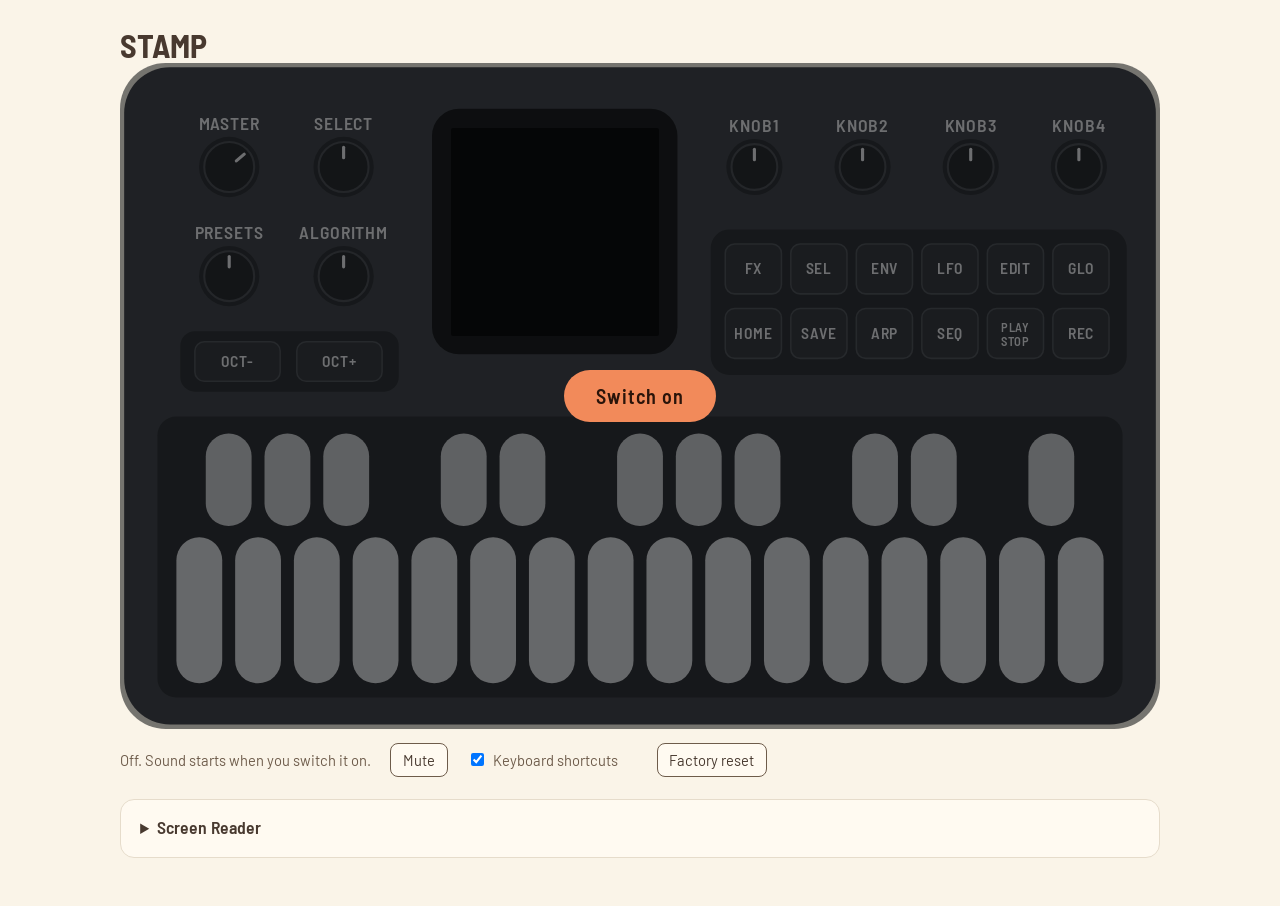
==== preview/index.html @ b92227dd "Build initial Stamp Composer native core and WASM preview Add shared sample voices, compact songs, s" ====
<!doctype html>
<!-- SPDX-License-Identifier: MPL-2.0
     Copyright (C) 2026 Charles Vestal -->
<html lang="en">
<head>
<meta charset="utf-8">
<meta name="viewport" content="width=device-width, initial-scale=1">
<title>STAMP in the browser</title>
<meta name="description" content="STAMP for the M-VAVE FM-1, in the browser: the same code the FM-1 runs.">
<link rel="preconnect" href="https://fonts.googleapis.com">
<link rel="preconnect" href="https://fonts.gstatic.com" crossorigin>
<link rel="stylesheet" href="https://fonts.googleapis.com/css2?family=Barlow:wght@400;600&family=Barlow+Semi+Condensed:wght@600;700&display=swap">
<style>
/* light: --muted, --accent and --teal darkened just enough for 4.5:1 on the cream */
:root { --ground: #faf4e8; --ink: #48392f; --muted: #6e5c4b; --rule: #e6dccb; --accent: #b84a1e; --teal: #1b776e; --card: #fffaf1;
        --bad: #a3271b; --focus: #1f6fd1; color-scheme: light; }
@media (prefers-color-scheme: dark) {
  :root:not([data-theme="light"]) { --ground: #1c1814; --ink: #f2e8d8; --muted: #b3a28e; --rule: #3a322a; --accent: #f28a5a; --teal: #4cc3b6; --card: #26201b; --bad: #ff8a73; --focus: #79adff; color-scheme: dark; }
}
:root[data-theme="dark"] { --ground: #1c1814; --ink: #f2e8d8; --muted: #b3a28e; --rule: #3a322a; --accent: #f28a5a; --teal: #4cc3b6; --card: #26201b; --bad: #ff8a73; --focus: #79adff; color-scheme: dark; }
:focus-visible { outline: 3px solid var(--focus); outline-offset: 2px; }
.sr { position: absolute; width: 1px; height: 1px; overflow: hidden; clip: rect(0 0 0 0); white-space: nowrap; }
body { background: var(--ground); color: var(--ink); margin: 0; padding-inline: 16px; padding-block: 28px 48px;
       font: 400 16px/1.55 "Barlow", "Helvetica Neue", Arial, sans-serif; }
main, body > header { max-width: 1040px; margin: 0 auto; }
header { display: flex; flex-wrap: wrap; align-items: baseline; gap: .4rem 1.2rem; margin: 0 0 1rem; }
h1 { font: 700 2rem/1.1 "Barlow Semi Condensed", "Barlow", sans-serif; margin: 0; }
header p { margin: 0; color: var(--muted); }
header nav { margin-left: auto; display: flex; gap: 1rem; }
a { color: var(--accent); }
/* at phone width the drawn panel keeps its controls 24 px or more (WCAG 2.5.8): it keeps a minimum width and
   scrolls sideways in its own box, not the page */
.devicebox { overflow-x: auto; overscroll-behavior-x: contain; }
.device { position: relative; width: 100%; min-width: 560px; aspect-ratio: 1000 / 640; user-select: none; -webkit-user-select: none; -webkit-touch-callout: none; touch-action: manipulation; }
.device svg { pointer-events: none; }
.hit { position: absolute; touch-action: none; cursor: pointer; -webkit-tap-highlight-color: transparent; border-radius: 12px; }
.hit.knob { cursor: ns-resize; border-radius: 50%; }
.hit:focus-visible { outline: 3px solid #ffb48a; outline-offset: 2px; box-shadow: 0 0 0 6px #1b1d20; }
.device svg { position: absolute; inset: 0; width: 100%; height: 100%; }
.device canvas { position: absolute; left: 31.8%; top: 9.6875%; width: 20%; height: 31.25%; background: #000; border-radius: 2px; }
.ctl { cursor: pointer; }
.ctl.knob { cursor: ns-resize; }
.btnface { transition: fill .06s; }
.lit .btnface { fill: #f28a5a; }
.lit text.btn { fill: #2a140a; }
.held .btnface, .held .keyface { stroke: #f28a5a; stroke-width: 3; }
.latched .btnface, .latched .keyface { stroke: #6fc3ff; stroke-width: 3; }
.keyface { transition: fill .06s; }
.lit .keyface.white { fill: #f6b48e; }
.lit .keyface.black { fill: #4cc3b6; }
.dim .btnface { fill: #6e4636; }                /* the dim lights (plat_lights' db / dk, plat_lights_mid): half bright */
.dim .keyface.white { fill: #e8c9b6; }
.dim .keyface.black { fill: #8ac6bf; }
.start { position: absolute; inset: 0; display: grid; place-items: center; background: rgba(10, 11, 13, .55); border-radius: 4.4% / 6.9%; }
.start button { font: 600 1.25rem "Barlow Semi Condensed", "Barlow", sans-serif; letter-spacing: .04em; padding: .7em 1.6em;
                border-radius: 999px; border: 0; background: #f28a5a; color: #2a140a; cursor: pointer; }
.start[hidden] { display: none; }
.turn { display: none; margin: 0 0 .8rem; color: var(--muted); font-size: .92rem; }
@media (orientation: portrait) and (max-width: 700px) { .turn { display: block; } }
.start button:disabled { opacity: .6; cursor: progress; }
.bar { display: flex; flex-wrap: wrap; gap: .5rem 1.2rem; align-items: center; margin: .9rem 0 0; color: var(--muted); font-size: .92rem; }
.bar button, .speak button { font: inherit; color: var(--ink); background: var(--card); border: 1px solid var(--muted); border-radius: 8px; padding: .3em .8em; cursor: pointer; min-height: 2.2em; }
.bar button[aria-pressed="true"] { background: var(--ink); color: var(--ground); }
.speak button:disabled { opacity: .5; cursor: default; }
#alert { color: var(--bad); font-weight: 600; flex-basis: 100%; }
#alert:empty { display: none; }
.speak { margin: 1.4rem 0 0; padding: 1rem 1.2rem; background: var(--card); border: 1px solid var(--rule); border-radius: 14px; }
.speak summary { cursor: pointer; }
.speak summary h2 { display: inline; font: 600 1.1rem "Barlow Semi Condensed", "Barlow", sans-serif; margin: 0; }
.speak[open] summary { margin: 0 0 .6rem; }
.bar .keys { display: inline-flex; gap: .4rem; align-items: center; }
.speak fieldset { border: 0; margin: 0 0 .6rem; padding: 0; display: flex; flex-wrap: wrap; gap: .3rem 1.4rem; }
.speak legend { font-weight: 600; padding: 0; margin: 0 0 .3rem; }
.speak label { display: inline-flex; gap: .45rem; align-items: center; }
.speak input { width: 1.1rem; height: 1.1rem; accent-color: var(--teal); }
.speak .row { display: flex; flex-wrap: wrap; gap: .5rem 1rem; align-items: center; margin: .6rem 0 0; }
#said { font-size: 1.25rem; margin: .2rem 0 0; min-height: 1.6em; overflow-wrap: anywhere; }
#said:empty::before { content: "Nothing yet."; color: var(--muted); font-size: 1rem; }
.speak p.note { color: var(--muted); margin: .4rem 0 0; font-size: .92rem; }
@media (prefers-reduced-motion: reduce) { .btnface, .keyface { transition: none; } }
.bar .cpu { font-variant-numeric: tabular-nums; }
.help h2 { font: 600 1.1rem "Barlow Semi Condensed", "Barlow", sans-serif; margin: 0 0 .3rem; }
.help { display: grid; grid-template-columns: repeat(auto-fit, minmax(16rem, 1fr)); gap: 1rem 2rem; margin: 1.6rem 0 0; }
.help h2 { font: 600 1.1rem "Barlow Semi Condensed", "Barlow", sans-serif; margin: 0 0 .3rem; }
.help p, .help ul { margin: 0; max-width: 60ch; }
.help ul { padding-left: 1.1rem; }
kbd { font: 600 .85em ui-monospace, Menlo, monospace; background: var(--card); border: 1px solid var(--rule); border-radius: 4px; padding: 0 .3em; color: var(--ink); }
</style>
</head>
<body>
<header>
  <h1>STAMP</h1>
</header>
<main>
<h2 class="sr">The FM-1</h2>
<p class="turn">Turn your phone sideways for bigger controls.</p>
<div class="devicebox">
<div class="device" id="device">
  <svg id="panel" viewBox="0 0 1000 640" aria-hidden="true" focusable="false"></svg>
  <canvas id="screen" width="240" height="240" role="img" aria-label="The FM-1's screen. Its text is read out: see Screen Reader, below the panel"></canvas>
  <div id="controls" role="group" aria-label="The FM-1's panel" aria-describedby="panel-keys" inert></div>
  <div class="start" id="start"><button type="button" id="go">Switch on</button></div>
</div>
</div>
<p id="panel-keys" class="sr">Tab moves through the knobs, the buttons, the black keys and the white keys. Arrow keys turn a knob,
  Page Up and Page Down faster. Space or Enter holds a button or key down while you hold it; Shift and Enter keeps it down
  until you press it again (with a mouse: Shift-click or right-click).</p>

<div class="bar">
  <span id="status" role="status">Off. Sound starts when you switch it on.</span>
  <span id="alert" role="alert"></span>
  <button id="mute" type="button" aria-pressed="false">Mute</button>
  <label class="keys"><input type="checkbox" id="shortcuts" checked> Keyboard shortcuts</label>
  <span class="cpu" id="cpu"></span>
  <button id="reset" type="button" aria-describedby="reset-why">Factory reset</button>
  <span id="reset-why" class="sr">Forget what was saved and start again from the factory settings</span>
</div>

<details class="speak" id="speak">
  <summary><h2>Screen Reader</h2></summary>
  <fieldset>
    <legend>Output</legend>
    <label><input type="radio" name="speak" value="sr" checked> System screen reader</label>
    <label><input type="radio" name="speak" value="voice"> Built-in voice</label>
    <label><input type="radio" name="speak" value="off"> Off</label>
  </fieldset>
  <p id="said" aria-hidden="true"></p>
  <div class="row">
    <button type="button" id="where" disabled>Read whole screen</button>
    <button type="button" id="again" disabled>Repeat last</button>
  </div>
</details>
<!-- what the screen says, for the computer's screen reader -->
<div id="live-p" class="sr" aria-live="polite" aria-atomic="true"></div>
<div id="live-a" class="sr" aria-live="assertive" aria-atomic="true"></div>
</main>


<script>
"use strict";
const NS = "http://www.w3.org/2000/svg";
const BTN = { FX: 0, SEL: 1, ENV: 2, LFO: 3, EDIT: 4, GLO: 5, HOME: 6, SAVE: 7, ARP: 8, SEQ: 9, PLAY: 10, REC: 11, "OCT-": 12, "OCT+": 13 };
const ENC = { SELECT: 0, ALGORITHM: 1, PRESETS: 2, KNOB1: 3, KNOB2: 4, KNOB3: 5, KNOB4: 6 };
const WHITE_K = [0, 2, 4, 6, 7, 9, 11, 12, 14, 16, 18, 19, 21, 23, 24, 26];
const BLACK_K = [1, 3, 5, 8, 10, 13, 15, 17, 20, 22, 25];
const BLACK_AFTER = [0, 1, 2, 4, 5, 7, 8, 9, 11, 12, 14];
const BODY = "#3a3d42", TRAY = "#26282c", KEY_W = "#d9dadc", KEY_B = "#c9cacd", KNOB = "#1f2124", BTNC = "#2e3135", LABEL = "#e8e8ea";
const STORE_KEY = "stamp-emu-store", PREFS_KEY = "stamp-emu-prefs";
const $ = (id) => document.getElementById(id);
const prefs = (() => { try { return JSON.parse(localStorage.getItem(PREFS_KEY) || "{}"); } catch { return {}; } })();
const savePrefs = () => { try { localStorage.setItem(PREFS_KEY, JSON.stringify(prefs)); } catch { /* private window */ } };

const svg = $("panel");
function el(tag, attrs, parent = svg) {
  const e = document.createElementNS(NS, tag);
  for (const [k, v] of Object.entries(attrs)) e.setAttribute(k, v);
  parent.appendChild(e);
  return e;
}
function text(parent, x, y, s, size, fill = LABEL, weight = 600) {
  const t = el("text", { x, y, "text-anchor": "middle", "font-family": "'Barlow Semi Condensed', 'Arial Narrow', Arial, sans-serif",
                         "font-size": size, "font-weight": weight, fill, "letter-spacing": ".05em", class: "btn", "pointer-events": "none" }, parent);
  t.textContent = s;
  return t;
}

// ---------------------------------------------------------------- the panel (a picture: aria-hidden)
el("rect", { x: 4, y: 4, width: 992, height: 632, rx: 44, fill: BODY });
const knobs = {};
function knob(x, y, r, label, role, name) {
  const g = el("g", { class: "ctl knob" });
  el("circle", { cx: x, cy: y, r: r + 5, fill: TRAY }, g);
  el("circle", { cx: x, cy: y, r, fill: KNOB, stroke: "#44474c", "stroke-width": 2 }, g);
  const ind = el("line", { x1: x, y1: y - r + 5, x2: x, y2: y - r + 15, stroke: LABEL, "stroke-width": 3, "stroke-linecap": "round" }, g);
  text(g, x, y - r - 12, label, 17);
  el("circle", { cx: x, cy: y, r: r + 14, fill: "transparent" }, g);
  knobs[label] = { g, ind, x, y, angle: 0, role, name: name || label };
  return knobs[label];
}
knob(105, 100, 24, "MASTER", "master");
knob(215, 100, 24, "SELECT", ENC.SELECT);
knob(105, 205, 24, "PRESETS", ENC.PRESETS);
knob(215, 205, 24, "ALGORITHM", ENC.ALGORITHM);
for (let i = 0; i < 4; i++) knob(610 + i * 104, 100, 22, `KNOB${i + 1}`, ENC[`KNOB${i + 1}`], `KNOB ${i + 1}`);

const buttons = {};
function button(x, y, w, h, label, two) {
  const g = el("g", { class: "ctl" });
  el("rect", { x, y, width: w, height: h, rx: 9, fill: BTNC, stroke: "#4a4d52", "stroke-width": 1.5, class: "btnface" }, g);
  if (two) { text(g, x + w / 2, y + h / 2 - 1, label, 12); text(g, x + w / 2, y + h / 2 + 12, two, 12); }
  else text(g, x + w / 2, y + h / 2 + 5, label, 15);
  buttons[label] = { g, bit: BTN[label], name: { "OCT-": "OCT minus", "OCT+": "OCT plus" }[label] || label, light: "" };
}
el("rect", { x: 58, y: 258, width: 210, height: 58, rx: 14, fill: TRAY });
button(72, 268, 82, 38, "OCT-"); button(170, 268, 82, 38, "OCT+");
el("rect", { x: 300, y: 44, width: 236, height: 236, rx: 26, fill: "#111214" });
el("rect", { x: 568, y: 160, width: 400, height: 140, rx: 18, fill: TRAY });
const ROW1 = ["FX", "SEL", "ENV", "LFO", "EDIT", "GLO"], ROW2 = ["HOME", "SAVE", "ARP", "SEQ", "PLAY", "REC"];
for (let i = 0; i < 6; i++) button(582 + i * 63, 174, 54, 48, ROW1[i]);          // row by row: the reading order
for (let i = 0; i < 6; i++) button(582 + i * 63, 236, 54, 48, ROW2[i], ROW2[i] === "PLAY" ? "STOP" : undefined);

const keys = [];
(function keybed(x0, y0, w, h) {
  el("rect", { x: x0, y: y0, width: w, height: h, rx: 18, fill: TRAY });
  const pitch = (w - 24) / 16, kw = pitch * 0.78;
  BLACK_AFTER.forEach((a, k) => {                                                   // the black keys: the upper row
    const g = el("g", { class: "ctl" });
    el("rect", { x: x0 + 12 + (a + 1) * pitch - kw / 2, y: y0 + h * 0.06, width: kw, height: h * 0.33, rx: kw / 2, fill: KEY_B, class: "keyface black" }, g);
    keys[BLACK_K[k]] = { g, name: `Black key ${k + 1}`, light: "" };
  });
  for (let i = 0; i < 16; i++) {
    const g = el("g", { class: "ctl" });
    el("rect", { x: x0 + 12 + i * pitch + (pitch - kw) / 2, y: y0 + h * 0.43, width: kw, height: h * 0.52, rx: kw / 2, fill: KEY_W, class: "keyface white" }, g);
    keys[WHITE_K[i]] = { g, name: `White key ${i + 1}` };
  }
})(36, 340, 928, 270);

// ---------------------------------------------------------------- the controls
// The drawing is only a picture (pointer-events: none). Each control gets an invisible HTML target over it,
// which is also what the keyboard and a screen reader use: browsers (iOS Safari above all) honour touch-action
// and touchstart on HTML elements but not on SVG ones, so the controls keep their touches while a finger
// anywhere else on the device scrolls the page natively.
const controls = $("controls");
function group(label) {
  const d = document.createElement("div");
  d.setAttribute("role", "group");
  d.setAttribute("aria-label", label);
  controls.appendChild(d);
  return d;
}
function hit(c, parent, attrs, cls) {
  const b = c.g.getBBox(), d = document.createElement("div");
  d.className = "hit" + (cls ? " " + cls : "");
  Object.assign(d.style, { left: `${b.x / 10}%`, top: `${b.y / 6.4}%`, width: `${b.width / 10}%`, height: `${b.height / 6.4}%` });
  d.tabIndex = 0;
  for (const [k, v] of Object.entries(attrs)) if (v != null) d.setAttribute(k, v);
  if (attrs["aria-description"]) d.title = attrs["aria-description"];
  d.addEventListener("touchstart", (e) => e.preventDefault(), { passive: false });
  // a click focuses the control (without the ring), so the panel's keyboard shortcuts follow the mouse
  d.addEventListener("pointerdown", () => d.focus({ preventScroll: true }));
  parent.appendChild(d);
  c.hit = d;
}
const gKnobs = group("Knobs"), gButtons = group("Buttons"), gBlack = group("Black keys"), gWhite = group("White keys");
let master = 2800;
const masterPct = () => Math.round(master * 100 / 4096);
for (const [label, k] of Object.entries(knobs)) {
  if (k.role === "master")      // the volume has a value: a slider
    hit(k, gKnobs, { role: "slider", "aria-label": "MASTER", "aria-description": "Volume", "aria-orientation": "vertical",
                     "aria-valuemin": 0, "aria-valuemax": 100, "aria-valuenow": masterPct(), "aria-valuetext": `${masterPct()} percent` }, "knob");
  else                          // an endless encoder has none: the screen says what it changed
    hit(k, gKnobs, { role: "button", "aria-label": k.name,
                     "aria-description": "Turn it with the arrow keys, Page Up and Page Down for big steps" }, "knob");
}
for (const lbl of ["OCT-", "OCT+", ...ROW1, ...ROW2])
  hit(buttons[lbl], gButtons, { role: "button", "aria-label": buttons[lbl].name, "aria-pressed": "false"});
BLACK_K.forEach((n) => hit(keys[n], gBlack, { role: "button", "aria-label": keys[n].name, "aria-pressed": "false" }));
WHITE_K.forEach((n) => hit(keys[n], gWhite, { role: "button", "aria-label": keys[n].name, "aria-pressed": "false" }));

// ---------------------------------------------------------------- state and input
let node = null, gain = null, btnMask = 0, keyMask = 0, latched = 0, keyLatched = 0;   // latched: held down until pressed again
const btnHeldBy = new Map(), keyHeldBy = new Map();      // pointer / key id -> bit
function send(m) { if (node) node.port.postMessage(m); }
function syncButtons() {
  let m = latched;
  for (const b of btnHeldBy.values()) m |= 1 << b;
  if (m !== btnMask) { btnMask = m; send({ type: "buttons", mask: m }); }
  for (const b of Object.values(buttons)) {
    b.g.classList.toggle("held", !!(m & (1 << b.bit)));
    b.g.classList.toggle("latched", !!(latched & (1 << b.bit)));
    b.hit.classList.toggle("latched", !!(latched & (1 << b.bit)));
    const pressed = m & (1 << b.bit) ? "true" : "false";
    if (b.hit.getAttribute("aria-pressed") !== pressed) b.hit.setAttribute("aria-pressed", pressed);
  }
}
function syncKeys() {
  let m = keyLatched;
  for (const k of keyHeldBy.values()) m |= 1 << k;
  if (m !== keyMask) { keyMask = m; send({ type: "keys", mask: m }); }
  keys.forEach((k, i) => {
    k.g.classList.toggle("held", !!(m & (1 << i)));
    k.g.classList.toggle("latched", !!(keyLatched & (1 << i)));
    const pressed = m & (1 << i) ? "true" : "false";
    if (k.hit && k.hit.getAttribute("aria-pressed") !== pressed) k.hit.setAttribute("aria-pressed", pressed);
  });
}

for (const b of Object.values(buttons)) {
  b.hit.addEventListener("contextmenu", (e) => e.preventDefault());
  b.hit.addEventListener("pointerdown", (e) => {
    e.preventDefault();
    if (e.shiftKey || e.button === 2) { latched ^= 1 << b.bit; syncButtons(); return; }
    if (latched & (1 << b.bit)) { latched &= ~(1 << b.bit); syncButtons(); return; }
    b.hit.setPointerCapture(e.pointerId);
    btnHeldBy.set("p" + e.pointerId, b.bit);
    syncButtons();
  });
}
keys.forEach((k, i) => {
  k.hit.addEventListener("contextmenu", (e) => e.preventDefault());
  k.hit.addEventListener("pointerdown", (e) => {
    e.preventDefault();
    // Shift-click or right-click holds a key down until it is clicked again: chords with a mouse
    if (e.shiftKey || e.button === 2) { keyLatched ^= 1 << i; syncKeys(); return; }
    if (keyLatched & (1 << i)) { keyLatched &= ~(1 << i); syncKeys(); return; }
    k.hit.setPointerCapture(e.pointerId);
    keyHeldBy.set("p" + e.pointerId, i);
    syncKeys();
  });
  // the strum plate: a finger that went down on a white key moves the held key as it slides
  if (WHITE_K.includes(i)) k.hit.addEventListener("pointermove", (e) => {
    const id = "p" + e.pointerId;
    if (!keyHeldBy.has(id)) return;
    for (const w of WHITE_K) {
      const r = keys[w].hit.getBoundingClientRect();
      if (e.clientX >= r.left && e.clientX < r.right && e.clientY >= r.top - 40 && e.clientY < r.bottom + 40) {
        if (keyHeldBy.get(id) !== w) { keyHeldBy.set(id, w); syncKeys(); }
        return;
      }
    }
  });
});
function pointerUp(e) {
  const id = "p" + e.pointerId;
  if (btnHeldBy.delete(id)) syncButtons();
  if (keyHeldBy.delete(id)) syncKeys();
}
const device = $("device");
device.addEventListener("pointerup", pointerUp);
device.addEventListener("pointercancel", pointerUp);
device.addEventListener("lostpointercapture", pointerUp);

function drawKnob(k) {
  k.ind.setAttribute("transform", `rotate(${k.angle} ${k.x} ${k.y})`);
}
function turn(k, n) {
  if (!n) return;
  if (k.role === "master") {
    master = Math.max(0, Math.min(4096, master + n * 64));
    k.angle = -135 + 270 * master / 4096;
    k.hit.setAttribute("aria-valuenow", masterPct());
    k.hit.setAttribute("aria-valuetext", `${masterPct()} percent`);
    send({ type: "master", value: master });
  } else {
    k.angle = (k.angle + n * 18) % 360;
    send({ type: "enc", role: k.role, n });
  }
  drawKnob(k);
}
for (const k of Object.values(knobs)) {
  if (k.role === "master") { k.angle = -135 + 270 * master / 4096; drawKnob(k); }
  let drag = null, wheel = 0;
  k.hit.addEventListener("pointerdown", (e) => {
    e.preventDefault();
    k.hit.setPointerCapture(e.pointerId);
    drag = { y: e.clientY, acc: 0 };
  });
  k.hit.addEventListener("pointermove", (e) => {
    if (!drag) return;
    drag.acc += drag.y - e.clientY;
    drag.y = e.clientY;
    const step = k.role === "master" ? 3 : 7;
    const n = Math.trunc(drag.acc / step);
    if (n) { drag.acc -= n * step; turn(k, n); }
  });
  const end = () => { drag = null; };
  k.hit.addEventListener("pointerup", end);
  k.hit.addEventListener("pointercancel", end);
  k.hit.addEventListener("wheel", (e) => {
    e.preventDefault();
    const dy = e.deltaMode === 1 ? e.deltaY * 33 : e.deltaY;
    if (Math.abs(dy) >= 50) { turn(k, dy < 0 ? 1 : -1); wheel = 0; return; }   // a mouse wheel notch: one detent
    wheel -= dy;                                                                   // a trackpad: by distance
    const n = Math.trunc(wheel / 25);
    if (n) { wheel -= n * 25; turn(k, n); }
  }, { passive: false });
  k.hit.addEventListener("keydown", (e) => {
    if (e.metaKey || e.ctrlKey || e.altKey) return;
    const big = k.role === "master" ? 8 : 5;
    const n = { ArrowUp: 1, ArrowRight: 1, ArrowDown: -1, ArrowLeft: -1, PageUp: big, PageDown: -big }[e.key];
    if (n) turn(k, n);
    else if (k.role === "master" && (e.key === "Home" || e.key === "End")) turn(k, e.key === "End" ? 64 : -64);
    else return;
    e.preventDefault(); e.stopPropagation();
  });
}

// a press from the keyboard lasts at least 50 ms: the firmware reads the buttons every 16 ms, and a quick tap must
// not fall between two reads
const downAt = new Map();
function holdDown(id, kind, v) {
  downAt.set(id, performance.now());
  if (kind === "btn") { btnHeldBy.set(id, v); syncButtons(); } else { keyHeldBy.set(id, v); syncKeys(); }
}
function letGo(id) {
  if (!btnHeldBy.has(id) && !keyHeldBy.has(id)) return;
  const at = downAt.get(id), go = () => {
    if (downAt.get(id) !== at) return;                // pressed again meanwhile
    downAt.delete(id);
    if (btnHeldBy.delete(id)) syncButtons();
    if (keyHeldBy.delete(id)) syncKeys();
  };
  const wait = 50 - (performance.now() - (at ?? 0));
  if (wait > 0) setTimeout(go, wait); else go();
}
// the keyboard on a focused button or key: Space or Enter holds it down while held; Shift+Enter keeps it down.
// A screen reader's "activate" is a click with no pointer and no key before it: a short press
for (const [c, kind] of [...Object.values(buttons).map((b) => [b, "btn"]), ...keys.map((k, i) => [k, i])]) {
  c.hit.addEventListener("pointerdown", () => { c.pointerAt = performance.now(); });
  c.hit.addEventListener("click", (e) => {
    if (!node || performance.now() - (c.pointerAt || -1e9) < 2000) return;
    if (kind === "btn" && latched & (1 << c.bit)) { latched &= ~(1 << c.bit); syncButtons(); return; }
    if (kind !== "btn" && keyLatched & (1 << kind)) { keyLatched &= ~(1 << kind); syncKeys(); return; }
    holdDown("t", kind === "btn" ? "btn" : "key", kind === "btn" ? c.bit : kind);
    setTimeout(() => letGo("t"), 80);
  });
  c.hit.addEventListener("keydown", (e) => {
    if ((e.key !== " " && e.key !== "Enter") || e.metaKey || e.ctrlKey || e.altKey) return;
    e.preventDefault(); e.stopPropagation();
    if (e.repeat || !node) return;
    if (kind === "btn" && e.key === "Enter" && e.shiftKey) { latched ^= 1 << c.bit; syncButtons(); return; }
    if (kind !== "btn" && e.key === "Enter" && e.shiftKey) { keyLatched ^= 1 << kind; syncKeys(); return; }
    if (kind === "btn") {
      if (latched & (1 << c.bit)) { latched &= ~(1 << c.bit); syncButtons(); return; }
      holdDown("f" + e.key, "btn", c.bit);
    } else {
      if (keyLatched & (1 << kind)) { keyLatched &= ~(1 << kind); syncKeys(); return; }
      holdDown("f" + e.key, "key", kind);
    }
  });
  c.hit.addEventListener("keyup", (e) => letGo("f" + e.key));
  c.hit.addEventListener("blur", () => {
    let b = false, k = false;
    for (const id of ["f ", "fEnter"]) { b = btnHeldBy.delete(id) || b; k = keyHeldBy.delete(id) || k; }
    if (b) syncButtons();
    if (k) syncKeys();
  });
}

// shortcuts: single letters, only while the panel has focus, and they can be turned off
const KEYMAP = {};
"qwertyui".split("").forEach((c, i) => KEYMAP["Key" + c.toUpperCase()] = { key: WHITE_K[i] });
"asdfghjk".split("").forEach((c, i) => KEYMAP["Key" + c.toUpperCase()] = { key: WHITE_K[8 + i] });
"1234567890".split("").forEach((c, i) => KEYMAP["Digit" + c] = { key: BLACK_K[i] });
KEYMAP.Minus = { key: BLACK_K[10] };
Object.assign(KEYMAP, { KeyP: { btn: BTN.PLAY }, KeyO: { btn: BTN.REC }, Escape: { btn: BTN.HOME }, KeyZ: { btn: BTN["OCT-"] }, KeyX: { btn: BTN["OCT+"] } });
const shortcuts = $("shortcuts");
if (prefs.shortcuts === false) shortcuts.checked = false;
shortcuts.addEventListener("change", () => { prefs.shortcuts = shortcuts.checked; savePrefs(); });
controls.addEventListener("keydown", (e) => {
  if (!node || !shortcuts.checked || e.metaKey || e.ctrlKey || e.altKey) return;
  if (e.code === "ArrowUp" || e.code === "ArrowDown") { turn(knobs.SELECT, e.code === "ArrowUp" ? 1 : -1); e.preventDefault(); return; }
  const m = KEYMAP[e.code];
  if (!m) return;
  e.preventDefault();
  if (e.repeat) return;
  if (m.key !== undefined) holdDown("k" + e.code, "key", m.key);
  else holdDown("k" + e.code, "btn", m.btn);
});
addEventListener("keyup", (e) => letGo("k" + e.code));
function letGoKeys() {
  for (const id of [...btnHeldBy.keys()]) if (id[0] === "k" || id[0] === "f") btnHeldBy.delete(id);
  for (const id of [...keyHeldBy.keys()]) if (id[0] === "k" || id[0] === "f") keyHeldBy.delete(id);
  syncButtons(); syncKeys();
}
addEventListener("blur", letGoKeys);
controls.addEventListener("focusout", (e) => { if (!controls.contains(e.relatedTarget)) letGoKeys(); });

// ---------------------------------------------------------------- screen and lights
// The LCD's 240 x 240 picture is drawn into a hidden canvas, then into the visible one enlarged by a whole number
// with no blending (every LCD pixel the same size), just past the size it is shown at in device pixels; the browser
// blends that down to the screen. A plain stretch to a size that is not a multiple of 240 makes some pixel columns
// wider than others.
const screenEl = $("screen"), ctx = screenEl.getContext("2d");
const lcd = document.createElement("canvas");
lcd.width = lcd.height = 240;
const lctx = lcd.getContext("2d"), img = lctx.createImageData(240, 240);
function blitScreen() {
  ctx.imageSmoothingEnabled = false;
  ctx.drawImage(lcd, 0, 0, screenEl.width, screenEl.height);
}
function fitScreen() {
  const px = screenEl.getBoundingClientRect().width * (window.devicePixelRatio || 1);
  const n = 240 * Math.max(1, Math.ceil(px / 240 - 0.001));
  if (screenEl.width !== n) { screenEl.width = screenEl.height = n; blitScreen(); }
}
new ResizeObserver(fitScreen).observe(screenEl);
matchMedia(`(resolution: ${window.devicePixelRatio || 1}dppx)`).addEventListener("change", fitScreen);   // another display
function drawScreen(fb) {
  const d = img.data;
  for (let i = 0; i < 240 * 240; i++) {
    const v = fb[i], p = ((v >> 8) | (v << 8)) & 0xFFFF;
    d[i * 4] = ((p >> 11) & 31) * 255 / 31;
    d[i * 4 + 1] = ((p >> 5) & 63) * 255 / 63;
    d[i * 4 + 2] = (p & 31) * 255 / 31;
    d[i * 4 + 3] = 255;
  }
  lctx.putImageData(img, 0, 0);
  blitScreen();
}
// a light's state in the control's name: "lit", or "blinking" when it changed three times in the last 2 s (PLAY
// while the rhythm runs; a key pressed and let go is not blinking); the white keys light as their strings ring, which the ear says better
function lightName(c, lit, now) {
  if (c.wasLit === undefined) c.wasLit = lit;
  if (lit !== c.wasLit) { c.wasLit = lit; c.changes = [...(c.changes || []).filter((t) => now - t < 2000), now]; }
  const recent = (c.changes || []).filter((t) => now - t < 2000).length;
  const state = recent >= 3 ? "blinking" : lit ? "lit" : "";
  if (state !== c.light) { c.light = state; c.hit.setAttribute("aria-label", c.name + (state ? `, ${state}` : "")); }
}
function drawLights(b, k, db = 0, dk = 0) {
  const now = performance.now();
  for (const x of Object.values(buttons)) {
    const lit = !!(b & (1 << x.bit));
    x.g.classList.toggle("lit", lit);
    x.g.classList.toggle("dim", !lit && !!(db & (1 << x.bit)));
    lightName(x, lit, now);
  }
  keys.forEach((x, i) => {
    const lit = !!(k & (1 << i));
    x.g.classList.toggle("lit", lit);
    x.g.classList.toggle("dim", !lit && !!(dk & (1 << i)));
    if (BLACK_K.includes(i)) lightName(x, lit, now);
  });
}

// ---------------------------------------------------------------- the screen in words (fm1-reader)
// The firmware tells a reader what its screen shows (fm1-reader's PROTOCOL.md: SysEx F0 7D 53 52 cmd ... F7). Here
// the reader is this page: HELLO every 2 s through the emulator (web_sysex), SAY frames back (web_said_buf), put in
// words with fm1-reader's words.js and the app's words file, then read by the computer's screen reader (a live region)
// or by the built-in voice (tts.js, eSpeak NG).
const SR_HELLO = [0x7d, 0x53, 0x52, 1, 1], SR_BYE = [0x7d, 0x53, 0x52, 2], SR_WHERE = [0x7d, 0x53, 0x52, 3];
const speakMode = () => document.querySelector('input[name="speak"]:checked').value;
if (prefs.speakOpen) $("speak").open = true;
$("speak").addEventListener("toggle", () => { prefs.speakOpen = $("speak").open; savePrefs(); });
if (["sr", "voice", "off"].includes(prefs.speak)) document.querySelector(`input[name="speak"][value="${prefs.speak}"]`).checked = true;
let helloTimer = null, heard = false, said = false, words = [], wordsReady = null, chain = Promise.resolve();
let spoken = (s) => s, tts = null, ttsReady = null, last = null, liveFlip = false, keeping = 0;
const wordsLib = import("./reader/words.js").then((m) => { spoken = m.spoken; return m; }).catch(() => null);
function sysex(bytes) { send({ type: "sysex", bytes }); }
function readerOn() {
  if (!node || helloTimer || speakMode() === "off") return;
  heard = said = false;
  sysex(SR_HELLO);
  helloTimer = setInterval(() => sysex(SR_HELLO), 2000);
}
function readerOff() {
  if (!helloTimer) return;
  clearInterval(helloTimer);
  helloTimer = null;
  sysex(SR_BYE);
  $("where").disabled = $("again").disabled = true;
  $("said").textContent = "";
}
// the words file: the one the firmware names, from this site (../words/, the same file the link points at)
async function loadWords(link) {
  const file = (link.match(/[^/]+\.json$/) || [""])[0];
  const lib = await wordsLib;
  if (!lib || !file) return [];
  for (const url of [`../words/${file}`, link]) {
    try {
      const r = await fetch(url);
      if (r.ok) return lib.wordsOf(await r.json());
    } catch { /* offline, or not published yet: the next */ }
  }
  return [];
}
function speak(text, now, keep) {
  last = { text, now, keep };
  $("said").textContent = text;
  $("again").disabled = false;
  if (speakMode() === "voice") {
    if (!tts) return;
    const p = tts.speak(text, { interrupt: now && !keeping });
    if (keep) { keeping++; p.then(() => keeping--); }
  } else if (speakMode() === "sr") {
    // the same words twice in a row are not read again by some screen readers: alternate the text
    liveFlip = !liveFlip;
    (now || keep ? $("live-a") : $("live-p")).textContent = text + (liveFlip ? "" : " ");
  }
}
function onSaid(bytes) {
  for (let i = 0; i < bytes.length; i++) {
    if (bytes[i] !== 0xf0) continue;
    const end = bytes.indexOf(0xf7, i);
    if (end < 0) break;
    const f = bytes.subarray(i + 1, end);
    i = end;
    if (f[0] !== 0x7d || f[1] !== 0x53 || f[2] !== 0x52) continue;
    const str = (d) => String.fromCharCode(...d.filter((b) => b < 128));
    if (f[3] === 1 && !heard) {                                     // HELLO: the name, and the words file's link
      heard = true;
      const [name, link = ""] = str(f.subarray(5)).split("\0");
      wordsReady = loadWords(link).then((w) => { words = w; });
      $("where").disabled = false;
      // the first HELLO brings the whole screen by itself; if it doesn't come, ask for it
      setTimeout(() => { if (!said && helloTimer) sysex(SR_WHERE); }, 400);
    } else if (f[3] === 16) {                                       // SAY: flags, the screen's text
      said = true;
      const flags = f[4], screen = str(f.subarray(5));
      chain = chain.then(() => wordsReady).then(() => speak(spoken(screen, words), !!(flags & 1), !!(flags & 2)));
    }
  }
}
async function voiceOn() {
  if (!ttsReady) ttsReady = import("./reader/tts.js").then((m) => m.createTTS()).then((t) => (tts = t))
    .catch(() => { showAlert("The built-in voice could not start in this browser. Choose System screen reader."); ttsReady = null; });
  const t = await ttsReady;
  if (t) t.unlock();
}
document.querySelectorAll('input[name="speak"]').forEach((r) => r.addEventListener("change", () => {
  prefs.speak = speakMode(); savePrefs();
  if (tts && speakMode() !== "voice") tts.stop();
  if (speakMode() === "voice") voiceOn().then(() => tts && tts.speak("Voice on"));
  if (speakMode() === "off") readerOff(); else readerOn();
}));
$("where").addEventListener("click", () => sysex(SR_WHERE));
$("again").addEventListener("click", () => last && speak(last.text, true, last.keep));

// ---------------------------------------------------------------- storage
function loadStore() {
  try {
    const raw = JSON.parse(localStorage.getItem(STORE_KEY) || "{}"), out = {};
    for (const [o, b64] of Object.entries(raw)) out[o] = Uint8Array.from(atob(b64), (c) => c.charCodeAt(0)).buffer;
    return out;
  } catch { return {}; }
}
function saveStore(store) {
  try {
    const raw = {};
    for (const [o, u8] of Object.entries(store)) { let s = ""; for (const c of u8) s += String.fromCharCode(c); raw[o] = btoa(s); }
    localStorage.setItem(STORE_KEY, JSON.stringify(raw));
  } catch { /* storage unavailable: this session only */ }
}

// ---------------------------------------------------------------- switching on
const status = $("status"), cpu = $("cpu");
let appPart = null;
function showAlert(t) { $("alert").textContent = t; }
async function switchOn() {
  const go = $("go");
  go.disabled = true;
  go.textContent = "Starting…";
  status.textContent = "Starting…";
  try {
    const ac = new AudioContext({ sampleRate: 44100, latencyHint: "interactive" });
    if (speakMode() === "voice") voiceOn();
    const [wasm] = await Promise.all([fetch("app.wasm").then((r) => { if (!r.ok) throw new Error(`app.wasm: ${r.status}`); return r.arrayBuffer(); }),
                                      ac.audioWorklet.addModule("app_worklet.js").catch(() => {})
                                        .then(() => ac.audioWorklet.addModule("worklet.js"))]);
    node = new AudioWorkletNode(ac, "fm1", { numberOfInputs: 0, numberOfOutputs: 1, outputChannelCount: [2] });
    gain = ac.createGain();
    gain.gain.value = $("mute").getAttribute("aria-pressed") === "true" ? 0 : 1;
    node.connect(gain).connect(ac.destination);
    const ready = new Promise((res) => {
      node.port.onmessage = (e) => {
        const m = e.data;
        if (m.type === "ready") res();
        else if (m.type === "frame") {
          if (m.fb) drawScreen(m.fb);
          drawLights(m.buttons, m.keys, m.dimButtons, m.dimKeys);
          if (m.said) onSaid(m.said);
          window.emuLast = m;
          if (m.load !== undefined) cpu.textContent = `STAMP uses ${m.load}% of this computer's time`;
          if (m.store) saveStore(m.store);
        } else if (m.type === "app" && appPart && appPart.message) appPart.message(m);
      };
    });
    // the app's own part of the page (APP_DIR/web/emu/app.js), if it has one: attach({ node, ac, status }), and
    // message(m) for the worklet's { type: "app" } messages
    appPart = await import("./app.js").catch(() => null);
    if (appPart && appPart.attach) appPart.attach({ node, ac, status: (t) => showAlert(t) });
    node.port.postMessage({ type: "load", wasm, store: loadStore(), master }, [wasm]);
    await ready;
    await ac.resume();
    $("start").hidden = true;
    controls.inert = false;
    status.textContent = ac.sampleRate === 44100 ? "On." : `On (the browser runs audio at ${ac.sampleRate} Hz).`;
    syncButtons(); syncKeys();
    readerOn();
    knobs.MASTER.hit.focus();                  // the switch is gone: on to the panel
  } catch (err) {
    node = null;
    go.disabled = false;
    go.textContent = "Switch on";
    status.textContent = "Off.";
    showAlert("Could not start: " + (err && err.message || err) + ". Chrome, Edge, Firefox and Safari should all work.");
  }
}
$("go").addEventListener("click", switchOn);
$("mute").addEventListener("click", () => {
  const on = $("mute").getAttribute("aria-pressed") !== "true";
  $("mute").setAttribute("aria-pressed", on ? "true" : "false");
  if (gain) gain.gain.value = on ? 0 : 1;
});
$("reset").addEventListener("click", () => {
  if ($("reset").dataset.armed) {
    try { localStorage.removeItem(STORE_KEY); } catch {}
    location.reload();
  } else {
    $("reset").dataset.armed = "1";
    $("reset").textContent = "Press again to forget everything";
  }
});
</script>
</body>
</html>
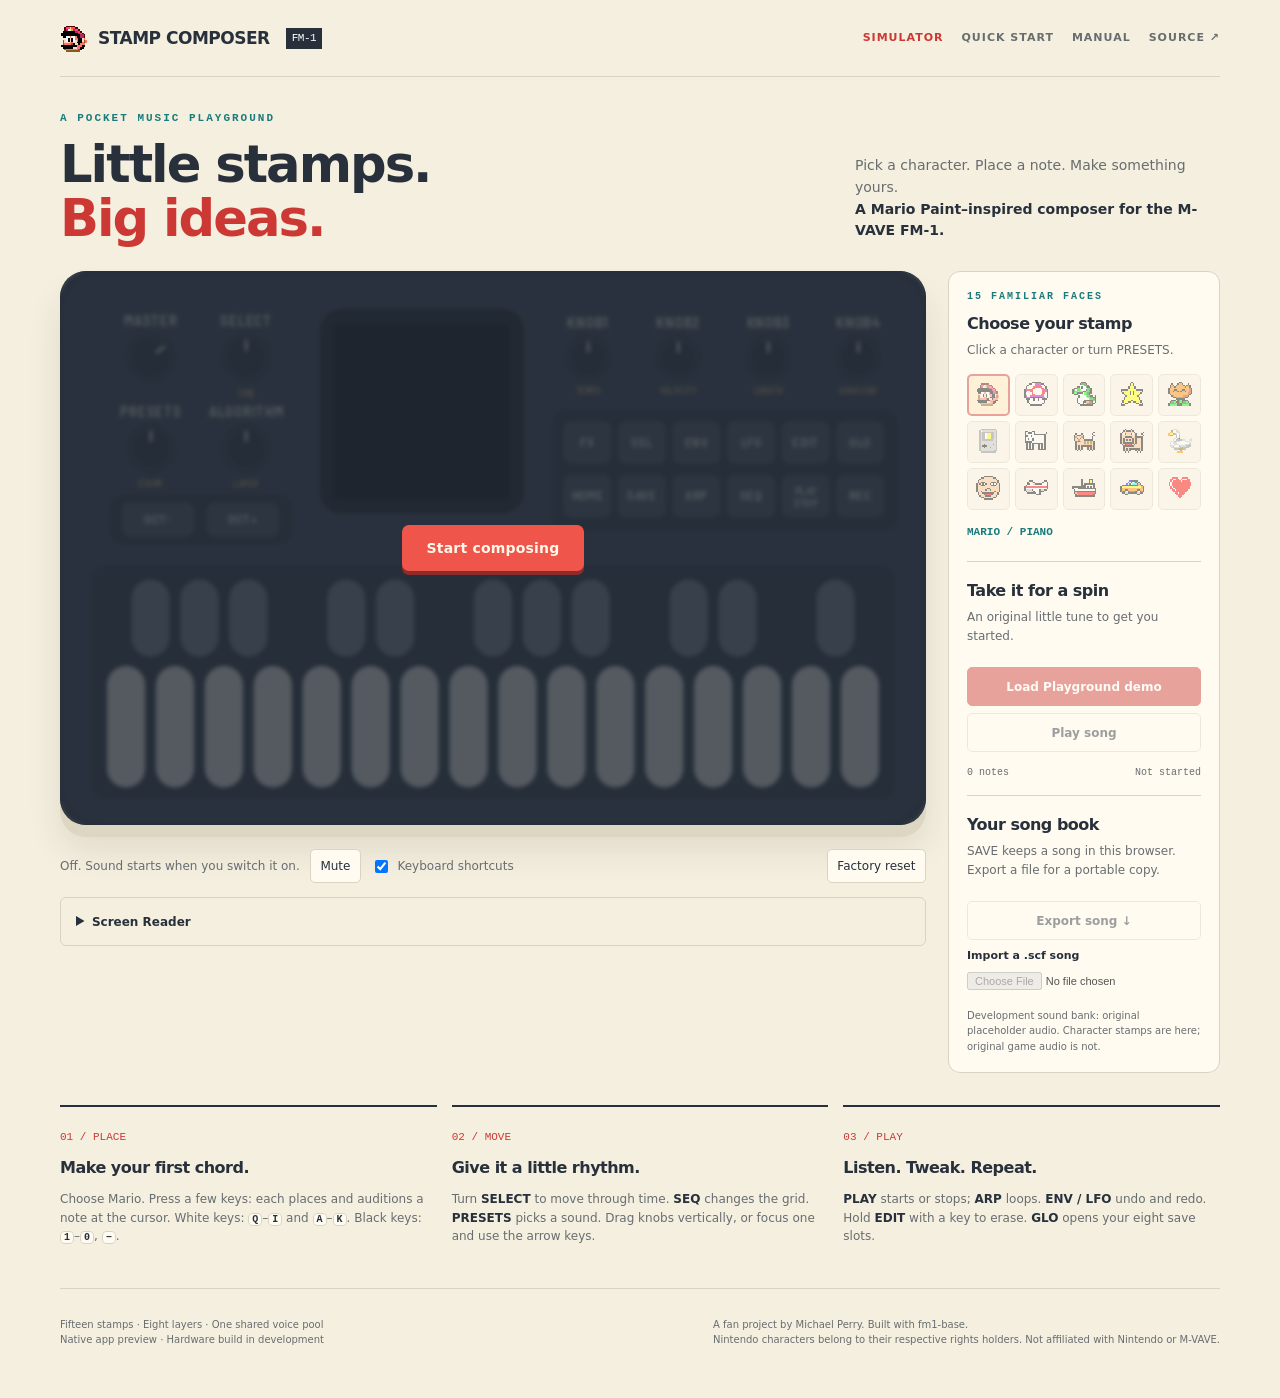
==== commit ea243ce0: "Polish native composer, simulator and README with character stamps Add a shared cream, charcoal and " ====
--- a/preview/index.html
+++ b/preview/index.html
@@ -5,7 +5,7 @@
 <head>
 <meta charset="utf-8">
 <meta name="viewport" content="width=device-width, initial-scale=1">
-<title>STAMP in the browser</title>
+<title>Stamp Composer — play with little sounds</title>
 <meta name="description" content="STAMP for the M-VAVE FM-1, in the browser: the same code the FM-1 runs.">
 <link rel="preconnect" href="https://fonts.googleapis.com">
 <link rel="preconnect" href="https://fonts.gstatic.com" crossorigin>
@@ -86,12 +86,16 @@
 .help ul { padding-left: 1.1rem; }
 kbd { font: 600 .85em ui-monospace, Menlo, monospace; background: var(--card); border: 1px solid var(--rule); border-radius: 4px; padding: 0 .3em; color: var(--ink); }
 </style>
+<link rel="stylesheet" href="theme.css">
 </head>
 <body>
 <header>
-  <h1>STAMP</h1>
+ <a class="brand" href="#"><img src="stamps/mario.png" alt="">STAMP COMPOSER <small>FM-1</small></a>
+ <nav aria-label="Project"><a href="#studio" aria-current="page">Simulator</a><a href="#guide">Quick start</a><a href="manual.html">Manual</a><a href="https://github.com/MichaelAPerry/MPFM1/tree/stamp-composer-core">Source ↗</a></nav>
 </header>
 <main>
+<section class="hero"><div><p class="eyebrow">A pocket music playground</p><h1>Little stamps.<br><span>Big ideas.</span></h1></div><p class="hero-copy">Pick a character. Place a note. Make something yours.<br><b>A Mario Paint–inspired composer for the M-VAVE FM-1.</b></p></section>
+<div class="workspace" id="studio"><div class="instrument-wrap">
 <h2 class="sr">The FM-1</h2>
 <p class="turn">Turn your phone sideways for bigger controls.</p>
 <div class="devicebox">
@@ -99,7 +103,7 @@
   <svg id="panel" viewBox="0 0 1000 640" aria-hidden="true" focusable="false"></svg>
   <canvas id="screen" width="240" height="240" role="img" aria-label="The FM-1's screen. Its text is read out: see Screen Reader, below the panel"></canvas>
   <div id="controls" role="group" aria-label="The FM-1's panel" aria-describedby="panel-keys" inert></div>
-  <div class="start" id="start"><button type="button" id="go">Switch on</button></div>
+  <div class="start" id="start"><button type="button" id="go">Start composing</button></div>
 </div>
 </div>
 <p id="panel-keys" class="sr">Tab moves through the knobs, the buttons, the black keys and the white keys. Arrow keys turn a knob,
@@ -121,7 +125,7 @@
   <fieldset>
     <legend>Output</legend>
     <label><input type="radio" name="speak" value="sr" checked> System screen reader</label>
-    <label><input type="radio" name="speak" value="voice"> Built-in voice</label>
+    
     <label><input type="radio" name="speak" value="off"> Off</label>
   </fieldset>
   <p id="said" aria-hidden="true"></p>
@@ -130,12 +134,27 @@
     <button type="button" id="again" disabled>Repeat last</button>
   </div>
 </details>
+</div>
+<aside class="studio-card" aria-label="Composer shortcuts">
+ <div class="sound-picker"><p class="eyebrow">15 familiar faces</p><h2>Choose your stamp</h2><p>Click a character or turn PRESETS.</p><div id="stamp-palette" class="palette"></div><div id="selected-name" class="selected-name">MARIO / PIANO</div></div>
+ <hr class="studio-divider">
+ <div><h2>Take it for a spin</h2><p>An original little tune to get you started.</p><button id="demo" class="studio-action primary" disabled>Load Playground demo</button><button id="transport" class="studio-action" disabled>Play song</button><div class="studio-state"><span id="song-count">0 notes</span><span id="song-save">Not started</span></div></div>
+ <hr class="studio-divider">
+ <div><h2>Your song book</h2><p>SAVE keeps a song in this browser. Export a file for a portable copy.</p><button id="export-song" class="studio-action" disabled>Export song ↓</button><label class="file-label" for="import-song">Import a .scf song</label><input id="import-song" class="import-input" type="file" accept=".scf" disabled><p class="sound-note">Development sound bank: original placeholder audio. Character stamps are here; original game audio is not.</p></div>
+</aside></div>
+<div class="guide" id="guide">
+<section><span class="step-index">01 / PLACE</span><h2>Make your first chord.</h2><p>Choose Mario. Press a few keys: each places and auditions a note at the cursor. White keys: <kbd>Q</kbd>–<kbd>I</kbd> and <kbd>A</kbd>–<kbd>K</kbd>. Black keys: <kbd>1</kbd>–<kbd>0</kbd>, <kbd>−</kbd>.</p></section>
+<section><span class="step-index">02 / MOVE</span><h2>Give it a little rhythm.</h2><p>Turn <strong>SELECT</strong> to move through time. <strong>SEQ</strong> changes the grid. <strong>PRESETS</strong> picks a sound. Drag knobs vertically, or focus one and use the arrow keys.</p></section>
+<section><span class="step-index">03 / PLAY</span><h2>Listen. Tweak. Repeat.</h2><p><strong>PLAY</strong> starts or stops; <strong>ARP</strong> loops. <strong>ENV / LFO</strong> undo and redo. Hold <strong>EDIT</strong> with a key to erase. <strong>GLO</strong> opens your eight save slots.</p></section>
+</div>
+<div class="fineprint"><p>Fifteen stamps · Eight layers · One shared voice pool<br>Native app preview · Hardware build in development</p><p>A fan project by Michael Perry. Built with fm1-base.<br>Nintendo characters belong to their respective rights holders. Not affiliated with Nintendo or M-VAVE.</p></div>
 <!-- what the screen says, for the computer's screen reader -->
 <div id="live-p" class="sr" aria-live="polite" aria-atomic="true"></div>
 <div id="live-a" class="sr" aria-live="assertive" aria-atomic="true"></div>
 </main>
 
 
+<script type="module" src="app.js"></script>
 <script>
 "use strict";
 const NS = "http://www.w3.org/2000/svg";
@@ -144,7 +163,7 @@
 const WHITE_K = [0, 2, 4, 6, 7, 9, 11, 12, 14, 16, 18, 19, 21, 23, 24, 26];
 const BLACK_K = [1, 3, 5, 8, 10, 13, 15, 17, 20, 22, 25];
 const BLACK_AFTER = [0, 1, 2, 4, 5, 7, 8, 9, 11, 12, 14];
-const BODY = "#3a3d42", TRAY = "#26282c", KEY_W = "#d9dadc", KEY_B = "#c9cacd", KNOB = "#1f2124", BTNC = "#2e3135", LABEL = "#e8e8ea";
+const BODY = "#303944", TRAY = "#222933", KEY_W = "#f6f0df", KEY_B = "#747c84", KNOB = "#20262e", BTNC = "#414a55", LABEL = "#f9f2df";
 const STORE_KEY = "stamp-emu-store", PREFS_KEY = "stamp-emu-prefs";
 const $ = (id) => document.getElementById(id);
 const prefs = (() => { try { return JSON.parse(localStorage.getItem(PREFS_KEY) || "{}"); } catch { return {}; } })();
@@ -179,10 +198,14 @@
 }
 knob(105, 100, 24, "MASTER", "master");
 knob(215, 100, 24, "SELECT", ENC.SELECT);
+text(svg,215,145,"TIME",10,"#edb969");
 knob(105, 205, 24, "PRESETS", ENC.PRESETS);
+text(svg,105,250,"STAMP",10,"#edb969");
 knob(215, 205, 24, "ALGORITHM", ENC.ALGORITHM);
+text(svg,215,250,"LAYER",10,"#edb969");
 for (let i = 0; i < 4; i++) knob(610 + i * 104, 100, 22, `KNOB${i + 1}`, ENC[`KNOB${i + 1}`], `KNOB ${i + 1}`);
 
+["TEMPO", "VELOCITY", "LENGTH", "SONG END"].forEach((t,i)=>text(svg,610+i*104,142,t,10,"#edb969"));
 const buttons = {};
 function button(x, y, w, h, label, two) {
   const g = el("g", { class: "ctl" });
@@ -654,14 +677,15 @@
     const ready = new Promise((res) => {
       node.port.onmessage = (e) => {
         const m = e.data;
-        if (m.type === "ready") res();
+        if (m.type === "ready") { if(appPart && appPart.ready) appPart.ready(); res(); }
         else if (m.type === "frame") {
           if (m.fb) drawScreen(m.fb);
           drawLights(m.buttons, m.keys, m.dimButtons, m.dimKeys);
           if (m.said) onSaid(m.said);
           window.emuLast = m;
-          if (m.load !== undefined) cpu.textContent = `STAMP uses ${m.load}% of this computer's time`;
+          if (m.load !== undefined) cpu.textContent = `Host CPU ${m.load}%`;
           if (m.store) saveStore(m.store);
+          if(appPart && appPart.frame) appPart.frame(m);
         } else if (m.type === "app" && appPart && appPart.message) appPart.message(m);
       };
     });
@@ -674,14 +698,14 @@
     await ac.resume();
     $("start").hidden = true;
     controls.inert = false;
-    status.textContent = ac.sampleRate === 44100 ? "On." : `On (the browser runs audio at ${ac.sampleRate} Hz).`;
+    status.textContent = ac.sampleRate === 44100 ? "Ready to compose." : `On (the browser runs audio at ${ac.sampleRate} Hz).`;
     syncButtons(); syncKeys();
     readerOn();
     knobs.MASTER.hit.focus();                  // the switch is gone: on to the panel
   } catch (err) {
     node = null;
     go.disabled = false;
-    go.textContent = "Switch on";
+    go.textContent = "Start composing";
     status.textContent = "Off.";
     showAlert("Could not start: " + (err && err.message || err) + ". Chrome, Edge, Firefox and Safari should all work.");
   }
--- a/preview/theme.css
+++ b/preview/theme.css
@@ -0,0 +1,8 @@
+/* SPDX-License-Identifier: MIT. Stamp Composer visual theme. */
+:root,:root[data-theme="dark"]{--ground:#f4efdf;--ink:#27303b;--muted:#686d70;--rule:#d9d3c3;--accent:#cc3934;--teal:#197b7b;--card:#fffbf1;--bad:#b22d2b;--focus:#197b7b;color-scheme:light}
+*{box-sizing:border-box}html{scroll-behavior:smooth}body{background:var(--ground);color:var(--ink);padding:0 24px 40px;font:15px/1.55 system-ui,sans-serif}body>header,main,footer{max-width:1160px;margin:auto}body>header{display:flex;padding:22px 0;border-bottom:1px solid var(--rule);gap:20px;align-items:center}.brand{display:flex;align-items:center;gap:10px;text-decoration:none;color:var(--ink);font-size:17px;font-weight:850;letter-spacing:-.5px}.brand img{width:28px;height:32px;image-rendering:pixelated}.brand small{font:11px/1 monospace;background:var(--ink);color:white;padding:5px 6px;margin-left:6px}header nav{display:flex;gap:18px;margin-left:auto}header nav a{color:var(--muted);font-size:11px;letter-spacing:1px;text-transform:uppercase;text-decoration:none;font-weight:750}header nav a[aria-current]{color:var(--accent)}a:hover{text-decoration:underline}
+.hero{display:flex;align-items:end;justify-content:space-between;gap:28px;padding:34px 0 26px}.eyebrow{font:700 11px/1.4 monospace;letter-spacing:2px;text-transform:uppercase;color:var(--teal);margin:0 0 12px}.hero h1{font:850 clamp(32px,4vw,53px)/1.04 system-ui,sans-serif;letter-spacing:-2px;margin:0}.hero h1 span{color:var(--accent)}.hero-copy{max-width:365px;color:var(--muted);font-size:14px;margin:0 0 3px}.hero-copy b{color:var(--ink)}
+.workspace{display:grid;grid-template-columns:minmax(0,1fr) 272px;gap:22px;align-items:start}.instrument-wrap{min-width:0}.devicebox{border-radius:26px;background:#27303b;box-shadow:0 12px 0 #ddd6c3,0 25px 35px #302b161a}.device{min-width:560px}.device canvas{image-rendering:pixelated;image-rendering:crisp-edges;border-radius:0}.start{background:#27303bc7;backdrop-filter:blur(2px);border-radius:26px}.start button{background:#ef554b;color:#fff8e9;font:750 14px system-ui;padding:15px 25px;border-radius:7px;box-shadow:0 4px 0 #8e2c2b;letter-spacing:.2px}.start button:hover{background:#ff685c}.bar{font-size:12px;margin:24px 0 14px;gap:10px}.bar button,.speak button{border:1px solid var(--rule);border-radius:5px;background:#fffbf1;color:var(--ink);min-height:34px}.cpu{margin-left:auto;font-size:10px}.speak{margin:12px 0 0;padding:12px 15px;border-radius:6px;background:transparent}.speak summary h2{font:650 12px system-ui}.speak legend{font-size:12px}.speak fieldset{font-size:12px}#said{font-size:15px}.speak p.note{font-size:11px}.turn{font-size:12px}.studio-card{background:var(--card);border:1px solid var(--rule);border-radius:12px;padding:18px}.studio-card h2{font-size:16px;letter-spacing:-.5px;margin:0 0 4px}.studio-card p{font-size:12px;color:var(--muted);margin:0 0 15px}.studio-card .eyebrow{font-size:10px;color:var(--teal);margin-bottom:8px}.palette{display:grid;grid-template-columns:repeat(5,1fr);gap:5px;margin:12px 0 16px}.palette button{border:1px solid var(--rule);background:#f4efdf;border-radius:5px;height:42px;cursor:pointer}.palette button img{width:24px;height:27px;image-rendering:pixelated}.palette button[aria-pressed="true"]{border:2px solid var(--accent);background:#ffe5b8}.palette button:disabled{opacity:.45;cursor:default}.selected-name{font:700 11px monospace;text-transform:uppercase;color:var(--teal);min-height:18px}.studio-action{width:100%;min-height:39px;border-radius:5px;border:1px solid var(--rule);background:var(--card);font:650 12px system-ui;color:var(--ink);margin-top:7px;cursor:pointer}.studio-action.primary{background:var(--accent);border-color:var(--accent);color:white}.studio-action:disabled{opacity:.45;cursor:default}.studio-divider{border:0;border-top:1px solid var(--rule);margin:17px 0}.studio-state{display:flex;justify-content:space-between;font:10px monospace;color:var(--muted);margin:15px 0 0}.sound-note{font-size:10px!important;margin:15px 0 0!important}.import-input{max-width:100%;font-size:11px}.file-label{display:block;font:650 11px system-ui;margin:9px 0 7px}.guide{margin:32px 0 0;display:grid;grid-template-columns:repeat(3,1fr);gap:15px}.guide section{border-top:2px solid var(--ink);padding:17px 0}.step-index{font:11px monospace;color:var(--accent)}.guide h2{font-size:16px;letter-spacing:-.5px;margin:9px 0}.guide p{font-size:12px;color:var(--muted);margin:0;max-width:32em}.guide kbd{font-size:10px;color:var(--ink);background:#fffbf1}.guide strong{color:var(--ink)}.fineprint{display:flex;gap:20px;justify-content:space-between;border-top:1px solid var(--rule);padding-top:18px;margin-top:25px;font-size:10px;color:var(--muted)}.fineprint a{color:var(--muted)}:focus-visible{outline:3px solid var(--focus);outline-offset:3px}.dim .btnface{fill:#755246}.lit .btnface{fill:#ef554b}.lit text.btn{fill:#fff8e9}.lit .keyface.white{fill:#f1b562}.lit .keyface.black{fill:#ef7064}.held .btnface,.held .keyface{stroke:#ef554b}.hit:focus-visible{outline-color:#f1b562}
+@media(max-width:950px){.workspace{grid-template-columns:minmax(0,1fr)}.studio-card{display:grid;grid-template-columns:1fr 1fr;gap:0 24px}.sound-picker{grid-row:span 2}.studio-divider{display:none}.palette{max-width:300px}.hero-copy{max-width:300px}.cpu{display:none}}
+@media(max-width:620px){body{padding:0 14px 25px}body>header{flex-wrap:wrap;gap:15px;padding:18px 0}header nav{margin-left:0;width:100%;gap:21px}.hero{padding:25px 0;display:block}.hero-copy{margin-top:17px;max-width:none}.hero h1{font-size:38px}.workspace{gap:24px}.studio-card{display:block}.studio-divider{display:block}.guide{grid-template-columns:1fr;gap:0}.guide section{padding:17px 0}.devicebox{border-radius:18px}.fineprint{display:block}.fineprint p{margin:8px 0}.bar{flex-wrap:wrap}.palette{max-width:none}.palette button{height:46px}}
+@media(prefers-reduced-motion:reduce){html{scroll-behavior:auto}.start{backdrop-filter:none}}
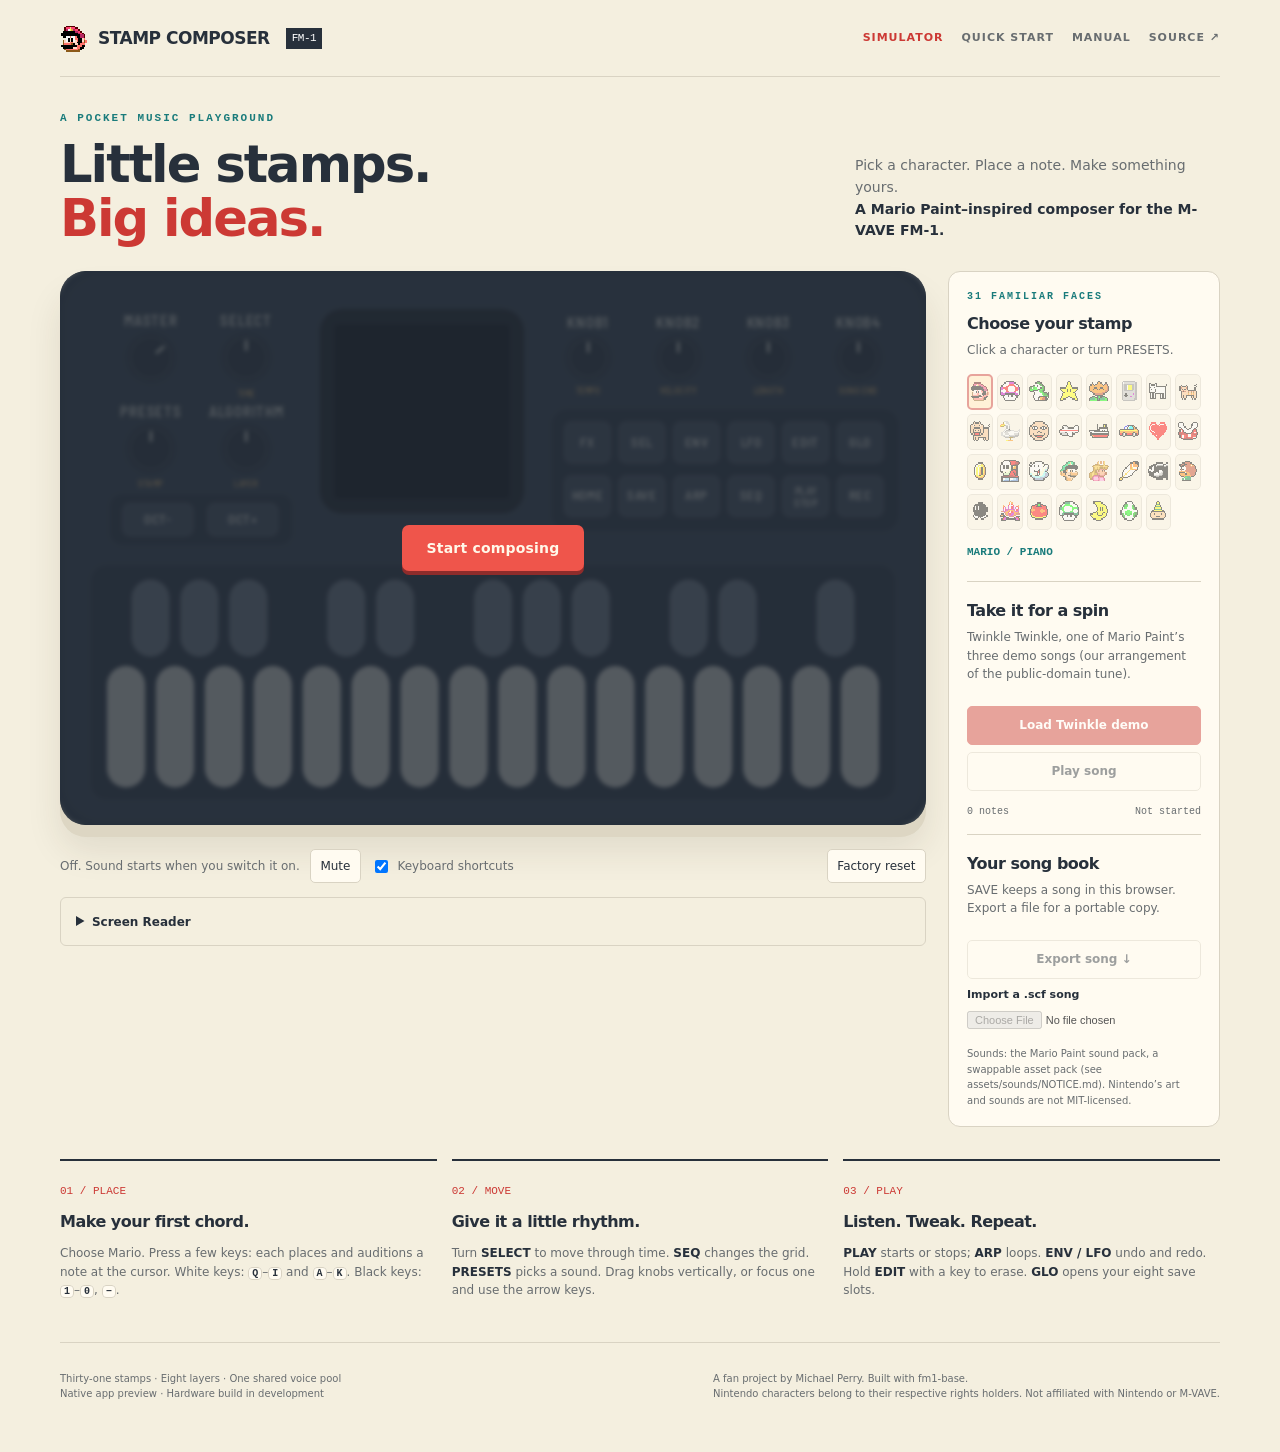
==== commit 0449e328: "Web: 31-stamp palette (8 per row), Twinkle demo button, preview synced Co-Authored-By: Claude Opus 5" ====
--- a/preview/index.html
+++ b/preview/index.html
@@ -136,18 +136,18 @@
 </details>
 </div>
 <aside class="studio-card" aria-label="Composer shortcuts">
- <div class="sound-picker"><p class="eyebrow">15 familiar faces</p><h2>Choose your stamp</h2><p>Click a character or turn PRESETS.</p><div id="stamp-palette" class="palette"></div><div id="selected-name" class="selected-name">MARIO / PIANO</div></div>
+ <div class="sound-picker"><p class="eyebrow">31 familiar faces</p><h2>Choose your stamp</h2><p>Click a character or turn PRESETS.</p><div id="stamp-palette" class="palette"></div><div id="selected-name" class="selected-name">MARIO / PIANO</div></div>
  <hr class="studio-divider">
- <div><h2>Take it for a spin</h2><p>An original little tune to get you started.</p><button id="demo" class="studio-action primary" disabled>Load Playground demo</button><button id="transport" class="studio-action" disabled>Play song</button><div class="studio-state"><span id="song-count">0 notes</span><span id="song-save">Not started</span></div></div>
+ <div><h2>Take it for a spin</h2><p>Twinkle Twinkle, one of Mario Paint’s three demo songs (our arrangement of the public-domain tune).</p><button id="demo" class="studio-action primary" disabled>Load Twinkle demo</button><button id="transport" class="studio-action" disabled>Play song</button><div class="studio-state"><span id="song-count">0 notes</span><span id="song-save">Not started</span></div></div>
  <hr class="studio-divider">
- <div><h2>Your song book</h2><p>SAVE keeps a song in this browser. Export a file for a portable copy.</p><button id="export-song" class="studio-action" disabled>Export song ↓</button><label class="file-label" for="import-song">Import a .scf song</label><input id="import-song" class="import-input" type="file" accept=".scf" disabled><p class="sound-note">Development sound bank: original placeholder audio. Character stamps are here; original game audio is not.</p></div>
+ <div><h2>Your song book</h2><p>SAVE keeps a song in this browser. Export a file for a portable copy.</p><button id="export-song" class="studio-action" disabled>Export song ↓</button><label class="file-label" for="import-song">Import a .scf song</label><input id="import-song" class="import-input" type="file" accept=".scf" disabled><p class="sound-note">Sounds: the Mario Paint sound pack, a swappable asset pack (see assets/sounds/NOTICE.md). Nintendo’s art and sounds are not MIT-licensed.</p></div>
 </aside></div>
 <div class="guide" id="guide">
 <section><span class="step-index">01 / PLACE</span><h2>Make your first chord.</h2><p>Choose Mario. Press a few keys: each places and auditions a note at the cursor. White keys: <kbd>Q</kbd>–<kbd>I</kbd> and <kbd>A</kbd>–<kbd>K</kbd>. Black keys: <kbd>1</kbd>–<kbd>0</kbd>, <kbd>−</kbd>.</p></section>
 <section><span class="step-index">02 / MOVE</span><h2>Give it a little rhythm.</h2><p>Turn <strong>SELECT</strong> to move through time. <strong>SEQ</strong> changes the grid. <strong>PRESETS</strong> picks a sound. Drag knobs vertically, or focus one and use the arrow keys.</p></section>
 <section><span class="step-index">03 / PLAY</span><h2>Listen. Tweak. Repeat.</h2><p><strong>PLAY</strong> starts or stops; <strong>ARP</strong> loops. <strong>ENV / LFO</strong> undo and redo. Hold <strong>EDIT</strong> with a key to erase. <strong>GLO</strong> opens your eight save slots.</p></section>
 </div>
-<div class="fineprint"><p>Fifteen stamps · Eight layers · One shared voice pool<br>Native app preview · Hardware build in development</p><p>A fan project by Michael Perry. Built with fm1-base.<br>Nintendo characters belong to their respective rights holders. Not affiliated with Nintendo or M-VAVE.</p></div>
+<div class="fineprint"><p>Thirty-one stamps · Eight layers · One shared voice pool<br>Native app preview · Hardware build in development</p><p>A fan project by Michael Perry. Built with fm1-base.<br>Nintendo characters belong to their respective rights holders. Not affiliated with Nintendo or M-VAVE.</p></div>
 <!-- what the screen says, for the computer's screen reader -->
 <div id="live-p" class="sr" aria-live="polite" aria-atomic="true"></div>
 <div id="live-a" class="sr" aria-live="assertive" aria-atomic="true"></div>
--- a/preview/theme.css
+++ b/preview/theme.css
@@ -2,7 +2,7 @@
 :root,:root[data-theme="dark"]{--ground:#f4efdf;--ink:#27303b;--muted:#686d70;--rule:#d9d3c3;--accent:#cc3934;--teal:#197b7b;--card:#fffbf1;--bad:#b22d2b;--focus:#197b7b;color-scheme:light}
 *{box-sizing:border-box}html{scroll-behavior:smooth}body{background:var(--ground);color:var(--ink);padding:0 24px 40px;font:15px/1.55 system-ui,sans-serif}body>header,main,footer{max-width:1160px;margin:auto}body>header{display:flex;padding:22px 0;border-bottom:1px solid var(--rule);gap:20px;align-items:center}.brand{display:flex;align-items:center;gap:10px;text-decoration:none;color:var(--ink);font-size:17px;font-weight:850;letter-spacing:-.5px}.brand img{width:28px;height:32px;image-rendering:pixelated}.brand small{font:11px/1 monospace;background:var(--ink);color:white;padding:5px 6px;margin-left:6px}header nav{display:flex;gap:18px;margin-left:auto}header nav a{color:var(--muted);font-size:11px;letter-spacing:1px;text-transform:uppercase;text-decoration:none;font-weight:750}header nav a[aria-current]{color:var(--accent)}a:hover{text-decoration:underline}
 .hero{display:flex;align-items:end;justify-content:space-between;gap:28px;padding:34px 0 26px}.eyebrow{font:700 11px/1.4 monospace;letter-spacing:2px;text-transform:uppercase;color:var(--teal);margin:0 0 12px}.hero h1{font:850 clamp(32px,4vw,53px)/1.04 system-ui,sans-serif;letter-spacing:-2px;margin:0}.hero h1 span{color:var(--accent)}.hero-copy{max-width:365px;color:var(--muted);font-size:14px;margin:0 0 3px}.hero-copy b{color:var(--ink)}
-.workspace{display:grid;grid-template-columns:minmax(0,1fr) 272px;gap:22px;align-items:start}.instrument-wrap{min-width:0}.devicebox{border-radius:26px;background:#27303b;box-shadow:0 12px 0 #ddd6c3,0 25px 35px #302b161a}.device{min-width:560px}.device canvas{image-rendering:pixelated;image-rendering:crisp-edges;border-radius:0}.start{background:#27303bc7;backdrop-filter:blur(2px);border-radius:26px}.start button{background:#ef554b;color:#fff8e9;font:750 14px system-ui;padding:15px 25px;border-radius:7px;box-shadow:0 4px 0 #8e2c2b;letter-spacing:.2px}.start button:hover{background:#ff685c}.bar{font-size:12px;margin:24px 0 14px;gap:10px}.bar button,.speak button{border:1px solid var(--rule);border-radius:5px;background:#fffbf1;color:var(--ink);min-height:34px}.cpu{margin-left:auto;font-size:10px}.speak{margin:12px 0 0;padding:12px 15px;border-radius:6px;background:transparent}.speak summary h2{font:650 12px system-ui}.speak legend{font-size:12px}.speak fieldset{font-size:12px}#said{font-size:15px}.speak p.note{font-size:11px}.turn{font-size:12px}.studio-card{background:var(--card);border:1px solid var(--rule);border-radius:12px;padding:18px}.studio-card h2{font-size:16px;letter-spacing:-.5px;margin:0 0 4px}.studio-card p{font-size:12px;color:var(--muted);margin:0 0 15px}.studio-card .eyebrow{font-size:10px;color:var(--teal);margin-bottom:8px}.palette{display:grid;grid-template-columns:repeat(5,1fr);gap:5px;margin:12px 0 16px}.palette button{border:1px solid var(--rule);background:#f4efdf;border-radius:5px;height:42px;cursor:pointer}.palette button img{width:24px;height:27px;image-rendering:pixelated}.palette button[aria-pressed="true"]{border:2px solid var(--accent);background:#ffe5b8}.palette button:disabled{opacity:.45;cursor:default}.selected-name{font:700 11px monospace;text-transform:uppercase;color:var(--teal);min-height:18px}.studio-action{width:100%;min-height:39px;border-radius:5px;border:1px solid var(--rule);background:var(--card);font:650 12px system-ui;color:var(--ink);margin-top:7px;cursor:pointer}.studio-action.primary{background:var(--accent);border-color:var(--accent);color:white}.studio-action:disabled{opacity:.45;cursor:default}.studio-divider{border:0;border-top:1px solid var(--rule);margin:17px 0}.studio-state{display:flex;justify-content:space-between;font:10px monospace;color:var(--muted);margin:15px 0 0}.sound-note{font-size:10px!important;margin:15px 0 0!important}.import-input{max-width:100%;font-size:11px}.file-label{display:block;font:650 11px system-ui;margin:9px 0 7px}.guide{margin:32px 0 0;display:grid;grid-template-columns:repeat(3,1fr);gap:15px}.guide section{border-top:2px solid var(--ink);padding:17px 0}.step-index{font:11px monospace;color:var(--accent)}.guide h2{font-size:16px;letter-spacing:-.5px;margin:9px 0}.guide p{font-size:12px;color:var(--muted);margin:0;max-width:32em}.guide kbd{font-size:10px;color:var(--ink);background:#fffbf1}.guide strong{color:var(--ink)}.fineprint{display:flex;gap:20px;justify-content:space-between;border-top:1px solid var(--rule);padding-top:18px;margin-top:25px;font-size:10px;color:var(--muted)}.fineprint a{color:var(--muted)}:focus-visible{outline:3px solid var(--focus);outline-offset:3px}.dim .btnface{fill:#755246}.lit .btnface{fill:#ef554b}.lit text.btn{fill:#fff8e9}.lit .keyface.white{fill:#f1b562}.lit .keyface.black{fill:#ef7064}.held .btnface,.held .keyface{stroke:#ef554b}.hit:focus-visible{outline-color:#f1b562}
+.workspace{display:grid;grid-template-columns:minmax(0,1fr) 272px;gap:22px;align-items:start}.instrument-wrap{min-width:0}.devicebox{border-radius:26px;background:#27303b;box-shadow:0 12px 0 #ddd6c3,0 25px 35px #302b161a}.device{min-width:560px}.device canvas{image-rendering:pixelated;image-rendering:crisp-edges;border-radius:0}.start{background:#27303bc7;backdrop-filter:blur(2px);border-radius:26px}.start button{background:#ef554b;color:#fff8e9;font:750 14px system-ui;padding:15px 25px;border-radius:7px;box-shadow:0 4px 0 #8e2c2b;letter-spacing:.2px}.start button:hover{background:#ff685c}.bar{font-size:12px;margin:24px 0 14px;gap:10px}.bar button,.speak button{border:1px solid var(--rule);border-radius:5px;background:#fffbf1;color:var(--ink);min-height:34px}.cpu{margin-left:auto;font-size:10px}.speak{margin:12px 0 0;padding:12px 15px;border-radius:6px;background:transparent}.speak summary h2{font:650 12px system-ui}.speak legend{font-size:12px}.speak fieldset{font-size:12px}#said{font-size:15px}.speak p.note{font-size:11px}.turn{font-size:12px}.studio-card{background:var(--card);border:1px solid var(--rule);border-radius:12px;padding:18px}.studio-card h2{font-size:16px;letter-spacing:-.5px;margin:0 0 4px}.studio-card p{font-size:12px;color:var(--muted);margin:0 0 15px}.studio-card .eyebrow{font-size:10px;color:var(--teal);margin-bottom:8px}.palette{display:grid;grid-template-columns:repeat(8,1fr);gap:4px;margin:12px 0 16px}.palette button{border:1px solid var(--rule);background:#f4efdf;border-radius:5px;height:36px;padding:0;cursor:pointer}.palette button img{width:20px;height:22px;image-rendering:pixelated}.palette button[aria-pressed="true"]{border:2px solid var(--accent);background:#ffe5b8}.palette button:disabled{opacity:.45;cursor:default}.selected-name{font:700 11px monospace;text-transform:uppercase;color:var(--teal);min-height:18px}.studio-action{width:100%;min-height:39px;border-radius:5px;border:1px solid var(--rule);background:var(--card);font:650 12px system-ui;color:var(--ink);margin-top:7px;cursor:pointer}.studio-action.primary{background:var(--accent);border-color:var(--accent);color:white}.studio-action:disabled{opacity:.45;cursor:default}.studio-divider{border:0;border-top:1px solid var(--rule);margin:17px 0}.studio-state{display:flex;justify-content:space-between;font:10px monospace;color:var(--muted);margin:15px 0 0}.sound-note{font-size:10px!important;margin:15px 0 0!important}.import-input{max-width:100%;font-size:11px}.file-label{display:block;font:650 11px system-ui;margin:9px 0 7px}.guide{margin:32px 0 0;display:grid;grid-template-columns:repeat(3,1fr);gap:15px}.guide section{border-top:2px solid var(--ink);padding:17px 0}.step-index{font:11px monospace;color:var(--accent)}.guide h2{font-size:16px;letter-spacing:-.5px;margin:9px 0}.guide p{font-size:12px;color:var(--muted);margin:0;max-width:32em}.guide kbd{font-size:10px;color:var(--ink);background:#fffbf1}.guide strong{color:var(--ink)}.fineprint{display:flex;gap:20px;justify-content:space-between;border-top:1px solid var(--rule);padding-top:18px;margin-top:25px;font-size:10px;color:var(--muted)}.fineprint a{color:var(--muted)}:focus-visible{outline:3px solid var(--focus);outline-offset:3px}.dim .btnface{fill:#755246}.lit .btnface{fill:#ef554b}.lit text.btn{fill:#fff8e9}.lit .keyface.white{fill:#f1b562}.lit .keyface.black{fill:#ef7064}.held .btnface,.held .keyface{stroke:#ef554b}.hit:focus-visible{outline-color:#f1b562}
 @media(max-width:950px){.workspace{grid-template-columns:minmax(0,1fr)}.studio-card{display:grid;grid-template-columns:1fr 1fr;gap:0 24px}.sound-picker{grid-row:span 2}.studio-divider{display:none}.palette{max-width:300px}.hero-copy{max-width:300px}.cpu{display:none}}
 @media(max-width:620px){body{padding:0 14px 25px}body>header{flex-wrap:wrap;gap:15px;padding:18px 0}header nav{margin-left:0;width:100%;gap:21px}.hero{padding:25px 0;display:block}.hero-copy{margin-top:17px;max-width:none}.hero h1{font-size:38px}.workspace{gap:24px}.studio-card{display:block}.studio-divider{display:block}.guide{grid-template-columns:1fr;gap:0}.guide section{padding:17px 0}.devicebox{border-radius:18px}.fineprint{display:block}.fineprint p{margin:8px 0}.bar{flex-wrap:wrap}.palette{max-width:none}.palette button{height:46px}}
 @media(prefers-reduced-motion:reduce){html{scroll-behavior:auto}.start{backdrop-filter:none}}
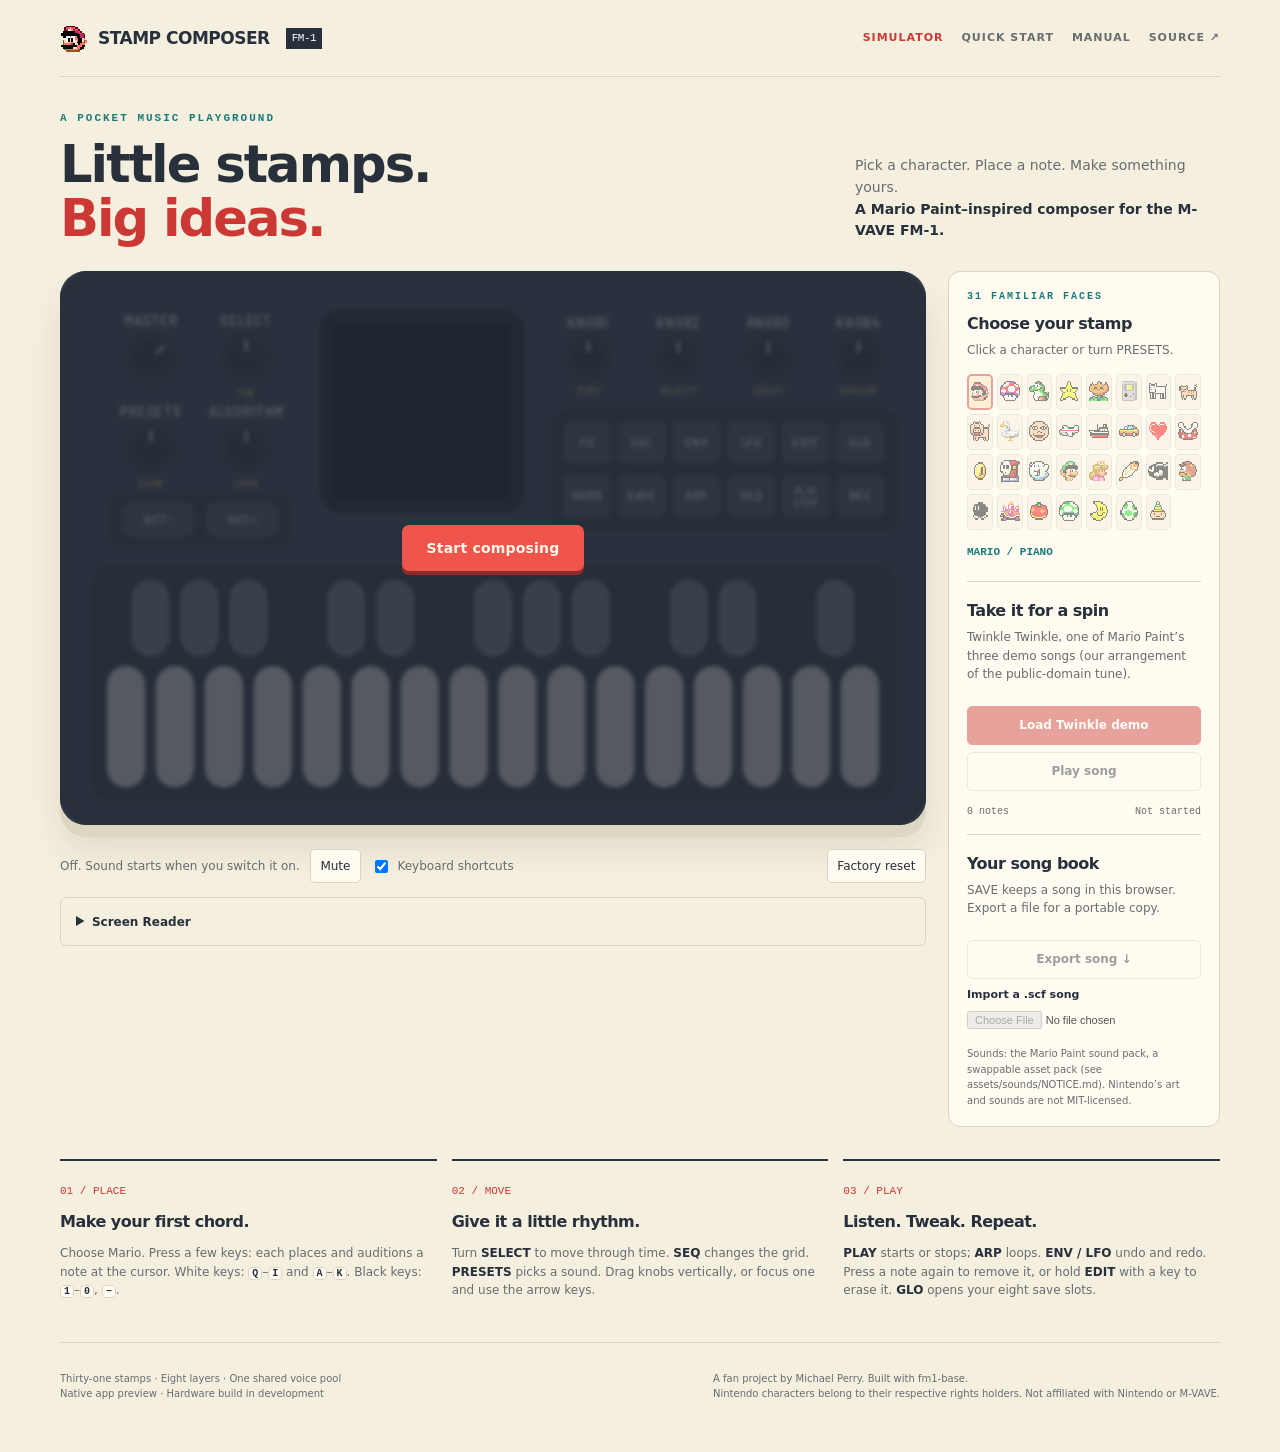
==== commit b02d9675: "Docs: erasing notes (controls, manual, grips, first song, web manual, site, screenshot) Co-Authored-" ====
--- a/preview/index.html
+++ b/preview/index.html
@@ -145,7 +145,7 @@
 <div class="guide" id="guide">
 <section><span class="step-index">01 / PLACE</span><h2>Make your first chord.</h2><p>Choose Mario. Press a few keys: each places and auditions a note at the cursor. White keys: <kbd>Q</kbd>–<kbd>I</kbd> and <kbd>A</kbd>–<kbd>K</kbd>. Black keys: <kbd>1</kbd>–<kbd>0</kbd>, <kbd>−</kbd>.</p></section>
 <section><span class="step-index">02 / MOVE</span><h2>Give it a little rhythm.</h2><p>Turn <strong>SELECT</strong> to move through time. <strong>SEQ</strong> changes the grid. <strong>PRESETS</strong> picks a sound. Drag knobs vertically, or focus one and use the arrow keys.</p></section>
-<section><span class="step-index">03 / PLAY</span><h2>Listen. Tweak. Repeat.</h2><p><strong>PLAY</strong> starts or stops; <strong>ARP</strong> loops. <strong>ENV / LFO</strong> undo and redo. Hold <strong>EDIT</strong> with a key to erase. <strong>GLO</strong> opens your eight save slots.</p></section>
+<section><span class="step-index">03 / PLAY</span><h2>Listen. Tweak. Repeat.</h2><p><strong>PLAY</strong> starts or stops; <strong>ARP</strong> loops. <strong>ENV / LFO</strong> undo and redo. Press a note again to remove it, or hold <strong>EDIT</strong> with a key to erase it. <strong>GLO</strong> opens your eight save slots.</p></section>
 </div>
 <div class="fineprint"><p>Thirty-one stamps · Eight layers · One shared voice pool<br>Native app preview · Hardware build in development</p><p>A fan project by Michael Perry. Built with fm1-base.<br>Nintendo characters belong to their respective rights holders. Not affiliated with Nintendo or M-VAVE.</p></div>
 <!-- what the screen says, for the computer's screen reader -->
